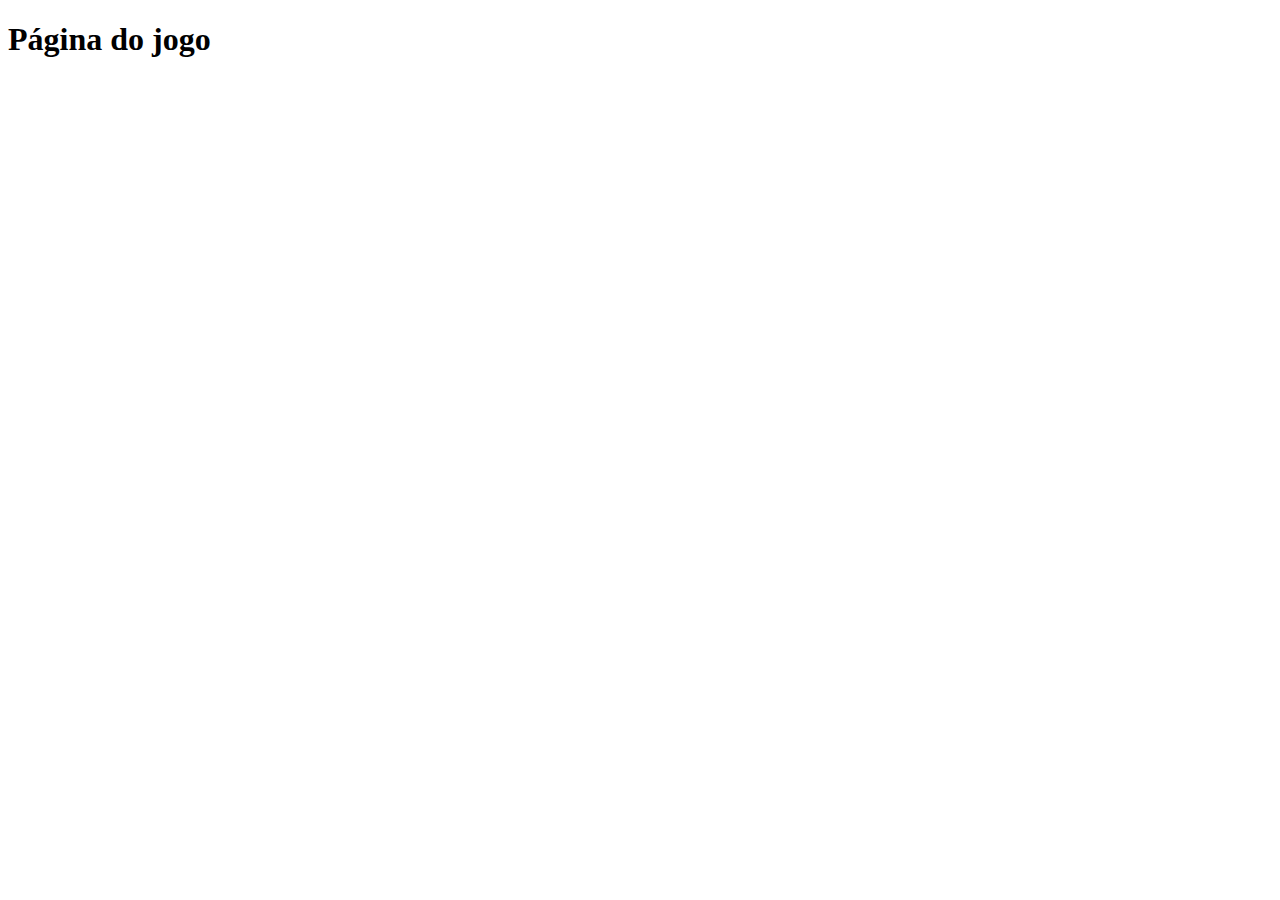
==== pages/game.html @ 8b4dfb7c "login page" ====
<!DOCTYPE html>
<html lang="en">
<head>
    <meta charset="UTF-8">
    <meta http-equiv="X-UA-Compatible" content="IE=edge">
    <meta name="viewport" content="width=device-width, initial-scale=1.0">
    <link rel="icon" type="image/x-icon" href="/img/favicon.png">

    <title>Memory game | Login </title>
</head>
<body>
    <h1>Página do jogo</h1>
</body>
</html>
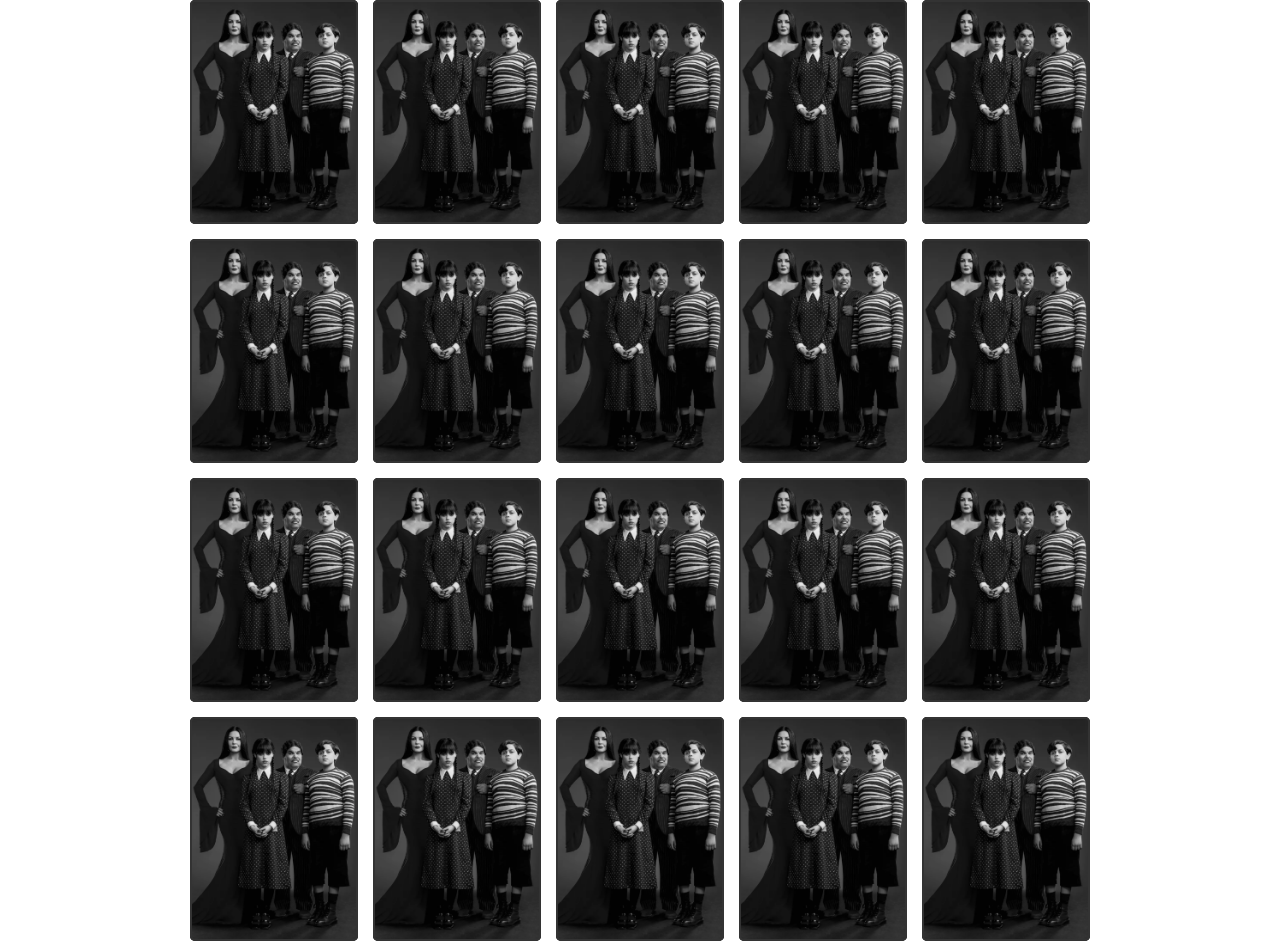
==== commit ae1416b8: "adding cards with js" ====
--- a/pages/game.html
+++ b/pages/game.html
@@ -6,9 +6,16 @@
     <meta name="viewport" content="width=device-width, initial-scale=1.0">
     <link rel="icon" type="image/x-icon" href="/img/favicon.png">
 
-    <title>Memory game | Login </title>
+    <link rel="stylesheet" href="../css/reset.css">
+    <link rel="stylesheet" href="../css/game.css">
+
+    <script defer src="../js/game.js"></script>
+
+    <title>Memory game</title>
 </head>
 <body>
-    <h1>Página do jogo</h1>
+
+    <div class="grid"></div>
+
 </body>
 </html>--- a/css/game.css
+++ b/css/game.css
@@ -0,0 +1,43 @@
+.grid {
+    display: grid;
+    grid-template-columns: repeat(5, 1fr);
+    gap: 15px;
+    width: 100%;
+    max-width: 900px;
+    margin: 0 auto;
+}
+
+.card {
+    width: 100%;
+    aspect-ratio: 3/4;
+    background-color: #333;
+    border-radius: 5px;
+    position: relative;
+    transition: all 400ms ease;
+    transform-style: preserve-3d;
+}
+
+.face {
+    width: 100%;
+    height: 100%;
+    position: absolute;
+    background-size: cover;
+    background-position: center;
+    border: 2px solid #333;
+    border-radius: 5px;
+}
+
+.front {
+    transform: rotateY(180deg);
+    
+}
+
+.back {
+    background-image: url('../img2/familia-adams02.png');
+    backface-visibility: hidden;
+}
+
+.reveal-card {
+    transform: rotateY(180deg);
+}
+
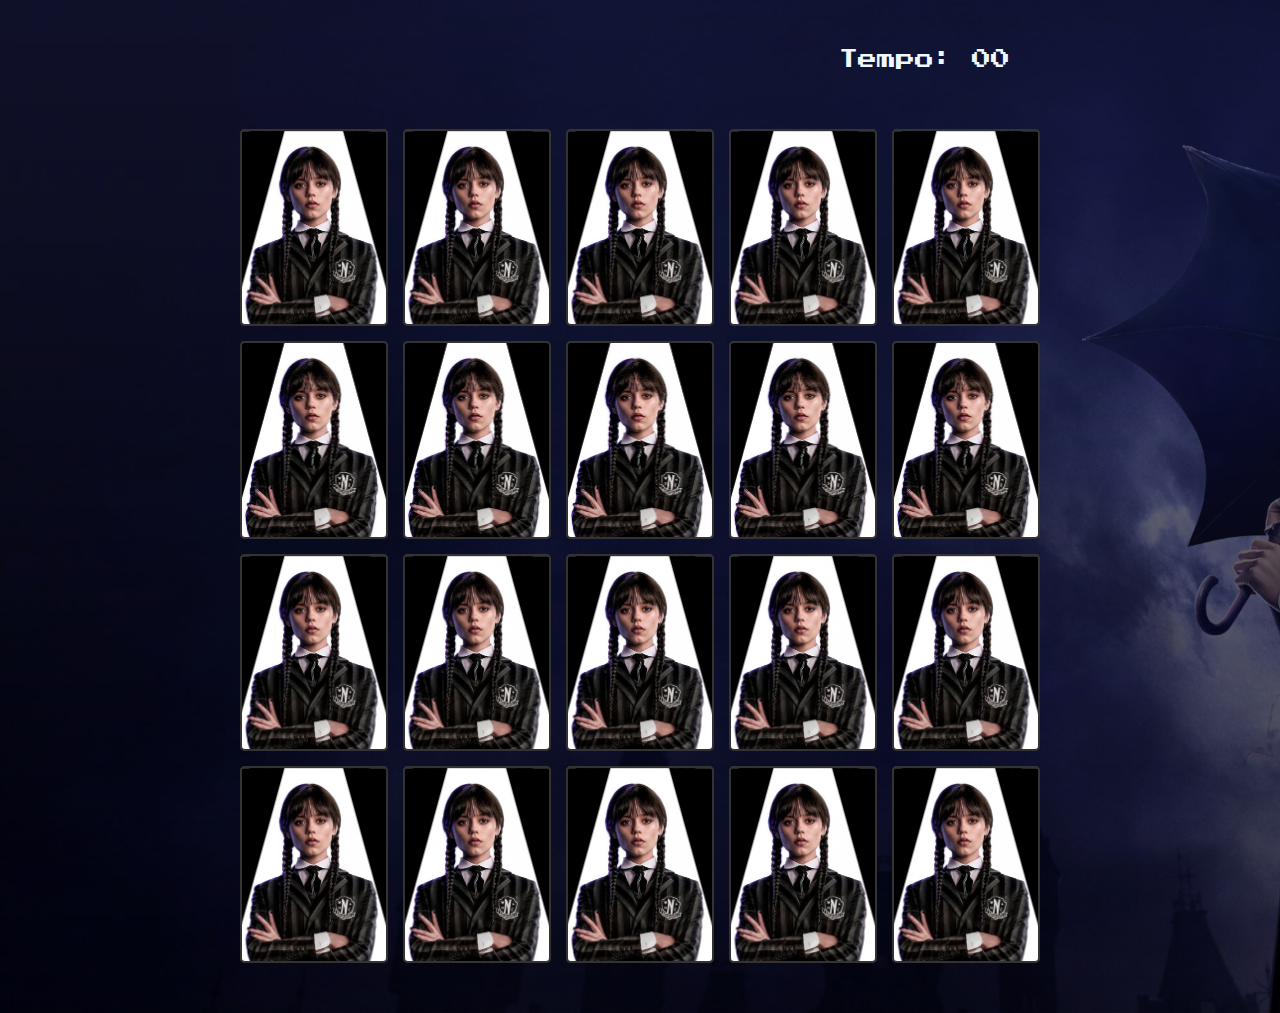
==== commit f2a28d5e: "done game" ====
--- a/pages/game.html
+++ b/pages/game.html
@@ -15,7 +15,14 @@
 </head>
 <body>
 
+    <main>
+    <header>
+        <span class="player"></span>
+        <span>Tempo: <span class="timer">00</span></span>
+    </header>
+
     <div class="grid"></div>
+    </main>
 
 </body>
 </html>--- a/css/game.css
+++ b/css/game.css
@@ -1,9 +1,33 @@
+main {
+    display: flex;
+    flex-direction: column;
+    width: 100%;
+    background-image: url('../img2/background-edit.png');
+    background-size: cover;
+    min-height: 100vh;
+    align-items: center;
+    justify-content: center;
+    padding: 20px 20px 50px;
+    color: aliceblue;
+}
+
+header {
+    display: flex;
+    align-items: center;
+    justify-content: space-between;
+    width: 100%;
+    max-width: 800px;
+    padding: 30px;
+    margin: 0 0 30px;
+    font-size: 1.2em;
+}
+
 .grid {
     display: grid;
     grid-template-columns: repeat(5, 1fr);
     gap: 15px;
     width: 100%;
-    max-width: 900px;
+    max-width: 800px;
     margin: 0 auto;
 }
 
@@ -25,6 +49,7 @@
     background-position: center;
     border: 2px solid #333;
     border-radius: 5px;
+    transition: all 500ms ease;
 }
 
 .front {
@@ -33,7 +58,7 @@
 }
 
 .back {
-    background-image: url('../img2/familia-adams02.png');
+    background-image: url('../img2/wandinha-capa.png');
     backface-visibility: hidden;
 }
 
@@ -41,3 +66,7 @@
     transform: rotateY(180deg);
 }
 
+.disable-card {
+    filter: saturate(0);
+    opacity: 0.5;
+}